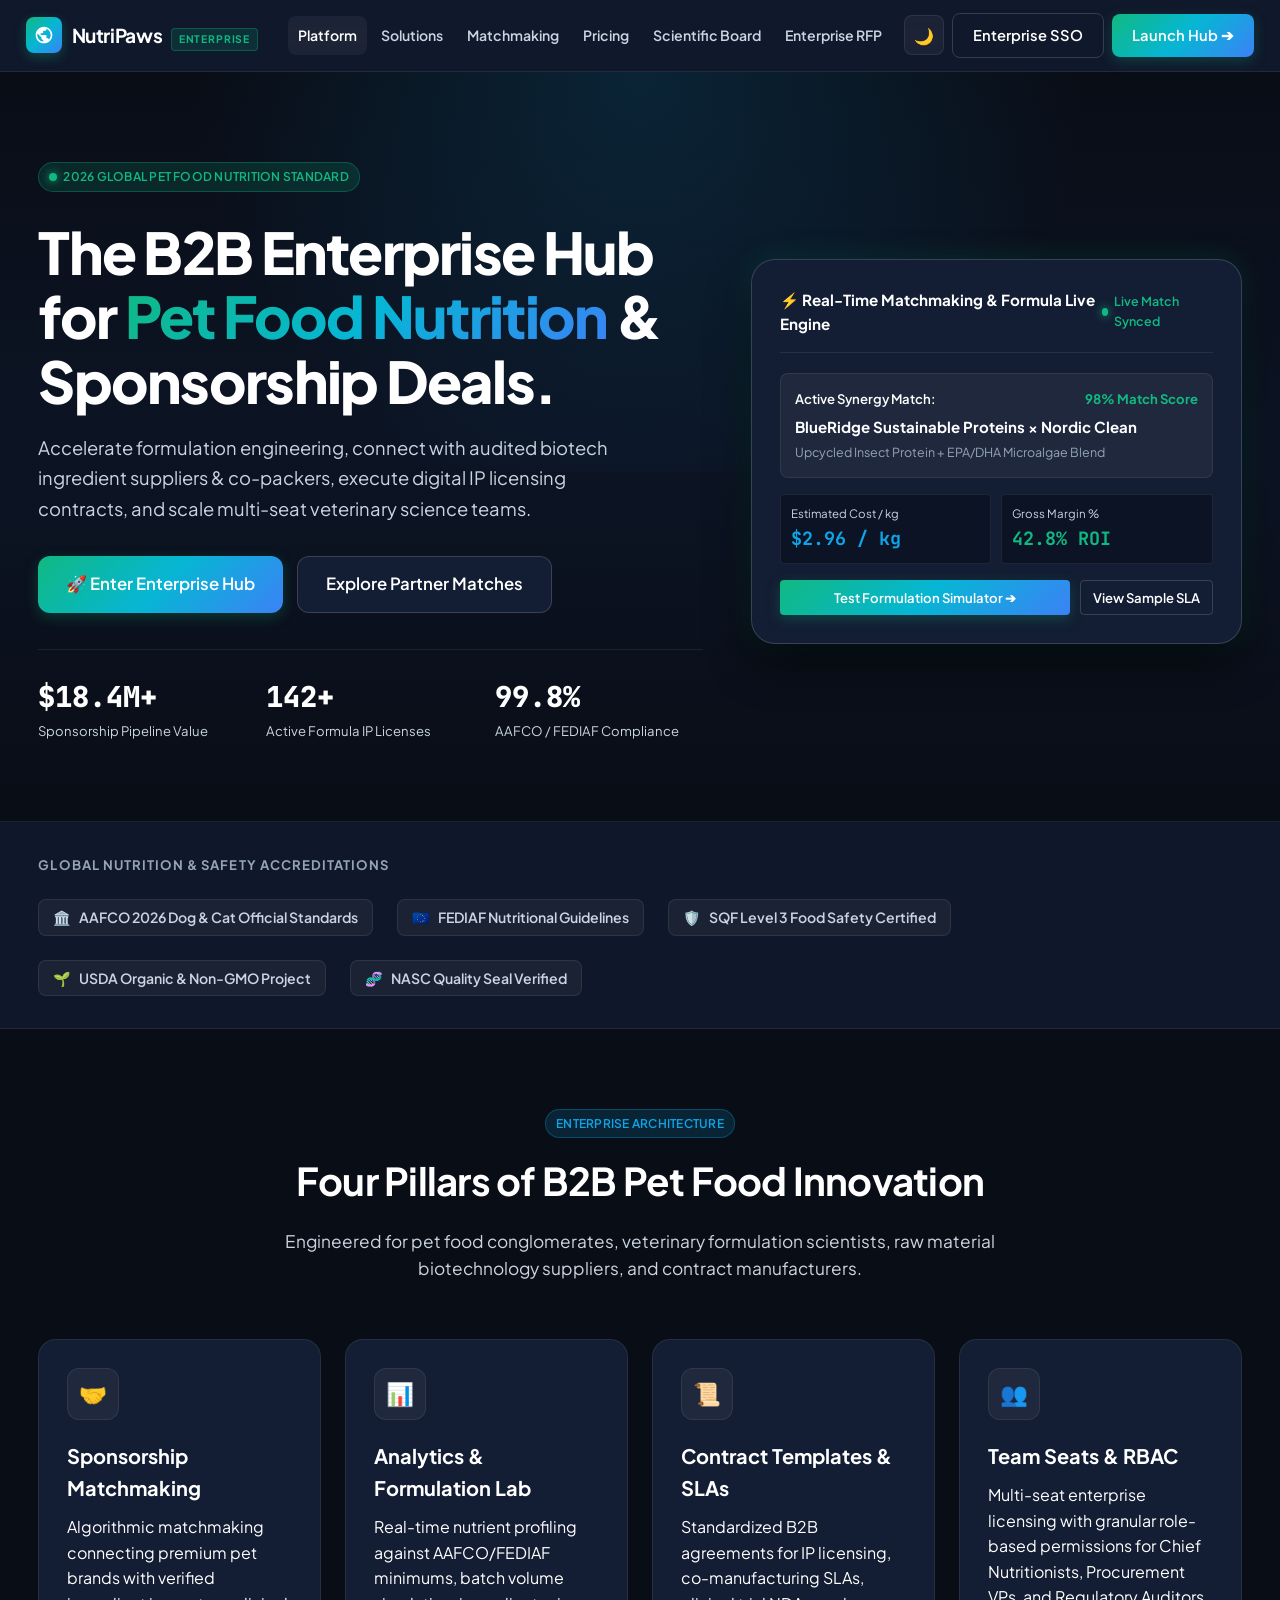
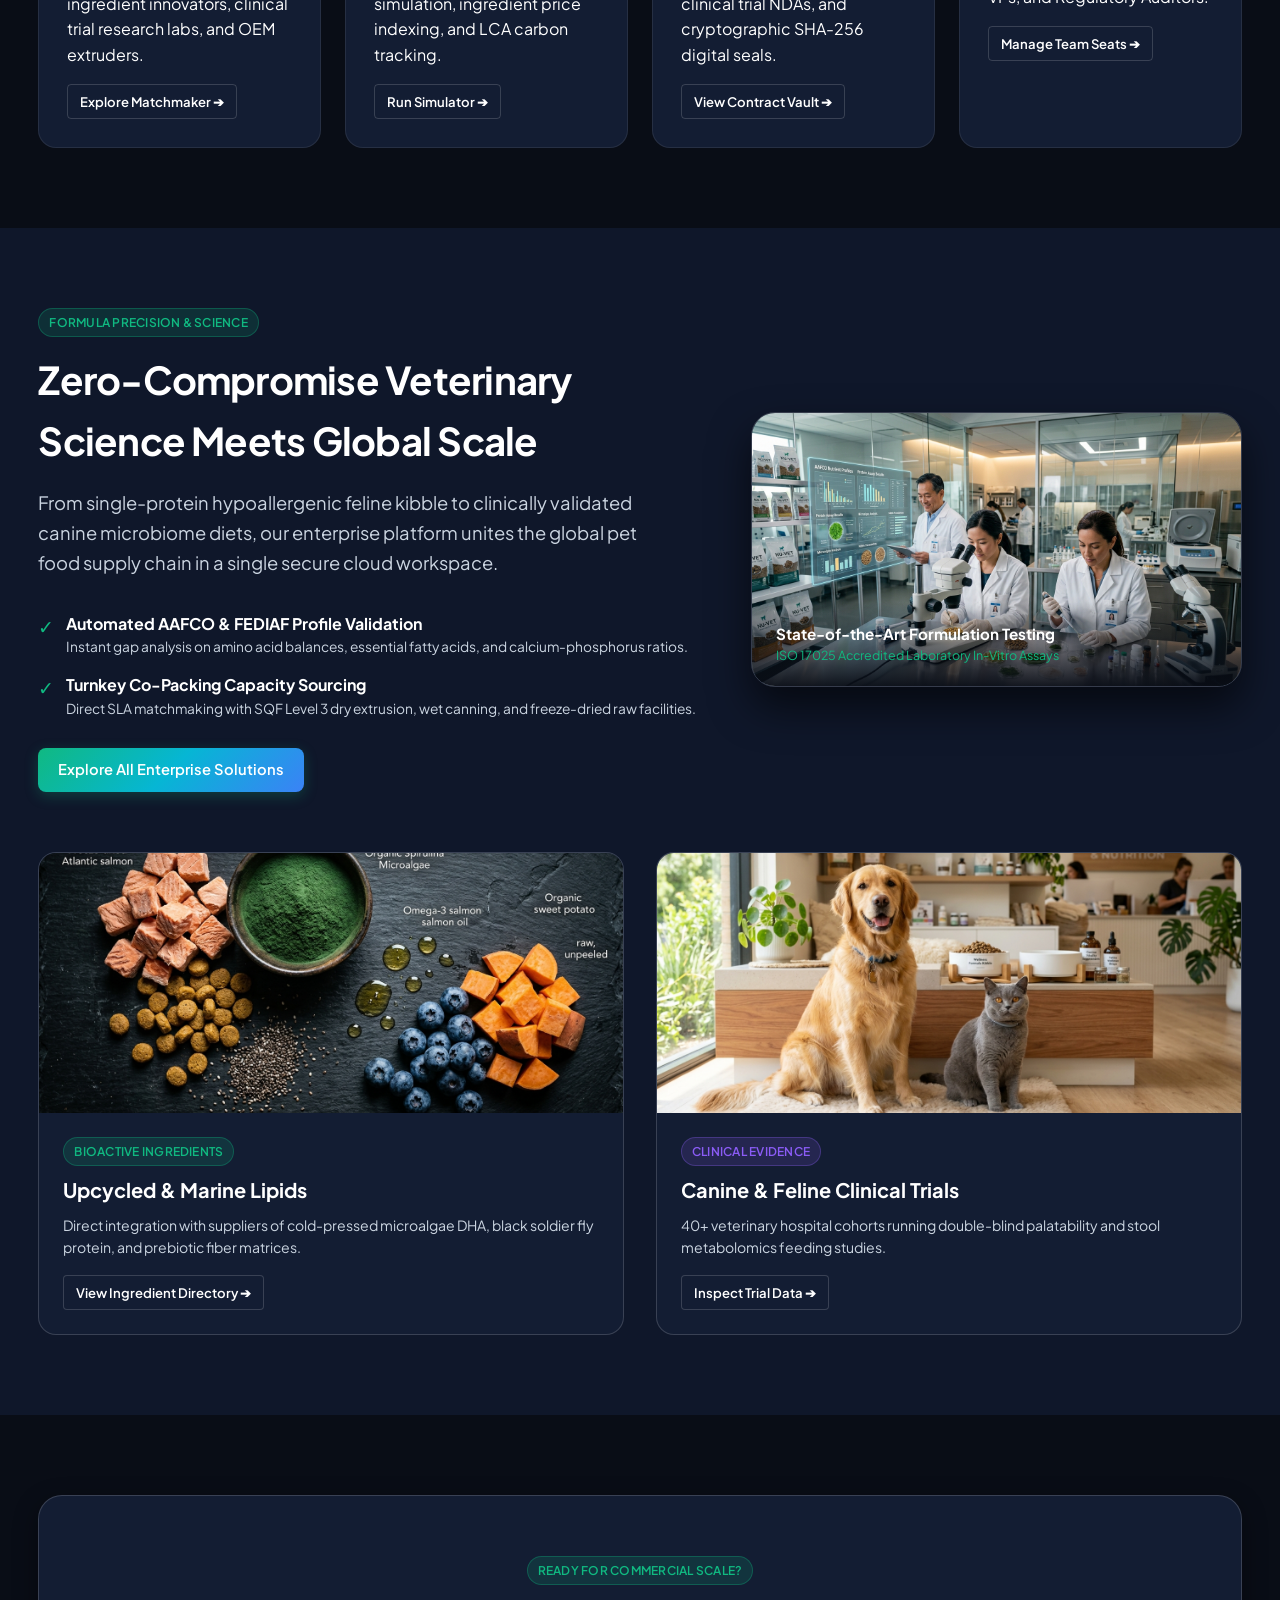
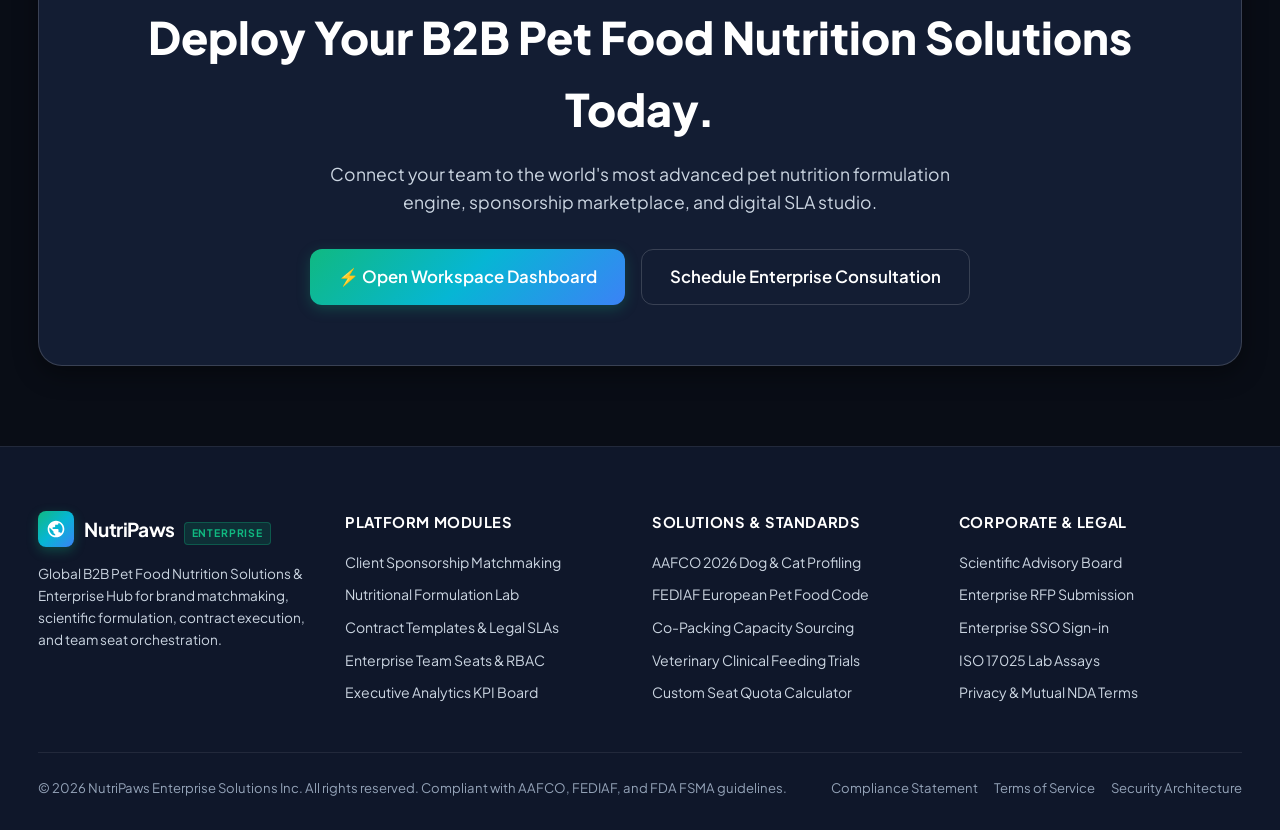
==== index.html @ 04cc37bf "first commit" ====
<!DOCTYPE html>
<html lang="en">

<head>
  <meta charset="UTF-8" />
  <meta name="viewport" content="width=device-width, initial-scale=1.0" />
  <title>NutriPaws Enterprise | Pet Food Nutrition Solutions & Enterprise Hub</title>
  <link rel="icon" href="favicon.svg" type="image/svg+xml" />
  <link rel="stylesheet" href="styles.css" />
</head>

<body>
  <!-- Enterprise Header -->
  <header class="site-header">
    <div class="container nav">
      <a class="logo" href="index.html">
        <div class="logo-icon">
          <svg viewBox="0 0 24 24" fill="currentColor">
            <path d="M12 2C6.48 2 2 6.48 2 12s4.48 10 10 10 10-4.48 10-10S17.52 2 12 2zm-1 17.93c-3.95-.49-7-3.85-7-7.93 0-.62.08-1.21.21-1.79L9 15v1c0 1.1.9 2 2 2v1.93zm6.9-2.54c-.26-.81-1-1.39-1.9-1.39h-1v-3c0-.55-.45-1-1-1H8v-2h2c.55 0 1-.45 1-1V7h2c1.1 0 2-.9 2-2v-.41c2.93 1.19 5 4.06 5 7.41 0 2.08-.8 3.97-2.1 5.39z"/>
          </svg>
        </div>
        <span>NutriPaws <span class="logo-badge">ENTERPRISE</span></span>
      </a>

      <button class="site-menu-toggle" type="button" data-site-menu-toggle>
        ☰
      </button>

      <nav class="nav-links" id="site-menu">
        <a class="active" href="index.html">Platform</a>
        <a href="services.html">Solutions</a>
        <a href="dashboard.html#matchmaking">Matchmaking</a>
        <a href="pricing.html">Pricing</a>
        <a href="about.html">Scientific Board</a>
        <a href="contact.html">Enterprise RFP</a>
        <div class="nav-actions">
          <button class="icon-btn" data-theme-toggle title="Dark/Light Mode">🌙</button>
          <a class="btn btn-outline" href="login.html">Enterprise SSO</a>
          <a class="btn btn-primary" href="dashboard.html">Launch Hub ➔</a>
        </div>
      </nav>
    </div>
  </header>

  <!-- Hero Section with Interactive Matchmaking Widget -->
  <section class="hero">
    <div class="container">
      <div class="hero-grid">
        <div>
          <div class="badge badge-emerald" style="margin-bottom: 12px;">
            <span class="pulse-dot"></span> 2026 Global Pet Food Nutrition Standard
          </div>
          <h1 class="hero-title">
            The B2B Enterprise Hub for <span class="text-gradient">Pet Food Nutrition</span> & Sponsorship Deals.
          </h1>
          <p class="hero-description">
            Accelerate formulation engineering, connect with audited biotech ingredient suppliers & co-packers, execute digital IP licensing contracts, and scale multi-seat veterinary science teams.
          </p>
          <div class="hero-actions">
            <a class="btn btn-primary btn-lg" href="dashboard.html">
              🚀 Enter Enterprise Hub
            </a>
            <a class="btn btn-secondary btn-lg" href="dashboard.html#matchmaking">
              Explore Partner Matches
            </a>
          </div>

          <!-- Hero Metrics Bar -->
          <div class="hero-stats-strip">
            <div>
              <div class="stat-item-num">$18.4M+</div>
              <div class="stat-item-label">Sponsorship Pipeline Value</div>
            </div>
            <div>
              <div class="stat-item-num">142+</div>
              <div class="stat-item-label">Active Formula IP Licenses</div>
            </div>
            <div>
              <div class="stat-item-num">99.8%</div>
              <div class="stat-item-label">AAFCO / FEDIAF Compliance</div>
            </div>
          </div>
        </div>

        <!-- Interactive Hero Widget Demo -->
        <div>
          <div class="hero-widget-card">
            <div class="widget-header">
              <div style="font-weight: 700; font-size: 0.95rem;">⚡ Real-Time Matchmaking & Formula Live Engine</div>
              <div class="widget-live-tag">
                <span class="pulse-dot"></span> Live Match Synced
              </div>
            </div>

            <div style="background: var(--bg-subtle); padding: 14px; border-radius: var(--radius-sm); border: 1px solid var(--border-subtle); margin-bottom: 16px;">
              <div style="display: flex; justify-content: space-between; font-size: 0.82rem; margin-bottom: 6px;">
                <span style="font-weight: 600;">Active Synergy Match:</span>
                <span style="color: var(--brand-emerald); font-weight: 700;">98% Match Score</span>
              </div>
              <div style="font-size: 0.94rem; font-weight: 700; color: var(--text-primary);">BlueRidge Sustainable Proteins × Nordic Clean</div>
              <div style="font-size: 0.78rem; color: var(--text-muted); margin-top: 4px;">Upcycled Insect Protein + EPA/DHA Microalgae Blend</div>
            </div>

            <div class="grid grid-2" style="gap: 10px; margin-bottom: 16px;">
              <div style="background: var(--bg-input); padding: 10px; border-radius: var(--radius-xs); border: 1px solid var(--border-subtle);">
                <div style="font-size: 0.72rem; color: var(--text-secondary);">Estimated Cost / kg</div>
                <div class="font-mono" style="font-size: 1.15rem; font-weight: 700; color: var(--brand-primary);">$2.96 / kg</div>
              </div>
              <div style="background: var(--bg-input); padding: 10px; border-radius: var(--radius-xs); border: 1px solid var(--border-subtle);">
                <div style="font-size: 0.72rem; color: var(--text-secondary);">Gross Margin %</div>
                <div class="font-mono" style="font-size: 1.15rem; font-weight: 700; color: var(--brand-emerald);">42.8% ROI</div>
              </div>
            </div>

            <div style="display: flex; gap: 10px;">
              <a class="btn btn-primary btn-sm" style="flex: 1;" href="dashboard.html#formulation">
                Test Formulation Simulator ➔
              </a>
              <a class="btn btn-outline btn-sm" href="dashboard.html#contracts">
                View Sample SLA
              </a>
            </div>
          </div>
        </div>
      </div>
    </div>
  </section>

  <!-- Global Trust & Regulatory Compliance Strip -->
  <div class="trust-strip">
    <div class="container trust-flex">
      <div class="trust-title">Global Nutrition & Safety Accreditations</div>
      <div class="trust-badges">
        <div class="trust-item"><span>🏛️</span> AAFCO 2026 Dog & Cat Official Standards</div>
        <div class="trust-item"><span>🇪🇺</span> FEDIAF Nutritional Guidelines</div>
        <div class="trust-item"><span>🛡️</span> SQF Level 3 Food Safety Certified</div>
        <div class="trust-item"><span>🌱</span> USDA Organic & Non-GMO Project</div>
        <div class="trust-item"><span>🧬</span> NASC Quality Seal Verified</div>
      </div>
    </div>
  </div>

  <!-- Core Platform Pillars Section -->
  <section class="section">
    <div class="container">
      <div class="section-header">
        <span class="badge badge-blue">Enterprise Architecture</span>
        <h2 class="section-title">Four Pillars of B2B Pet Food Innovation</h2>
        <p class="section-subtitle">
          Engineered for pet food conglomerates, veterinary formulation scientists, raw material biotechnology suppliers, and contract manufacturers.
        </p>
      </div>

      <div class="grid grid-4">
        <!-- Pillar 1: Matchmaking -->
        <div class="card">
          <div class="card-icon">🤝</div>
          <h3>Sponsorship Matchmaking</h3>
          <p>
            Algorithmic matchmaking connecting premium pet brands with verified ingredient innovators, clinical trial research labs, and OEM extruders.
          </p>
          <div style="margin-top: 16px;">
            <a class="btn btn-outline btn-sm" href="dashboard.html#matchmaking">Explore Matchmaker ➔</a>
          </div>
        </div>

        <!-- Pillar 2: Analytics & Formulation -->
        <div class="card">
          <div class="card-icon">📊</div>
          <h3>Analytics & Formulation Lab</h3>
          <p>
            Real-time nutrient profiling against AAFCO/FEDIAF minimums, batch volume simulation, ingredient price indexing, and LCA carbon tracking.
          </p>
          <div style="margin-top: 16px;">
            <a class="btn btn-outline btn-sm" href="dashboard.html#formulation">Run Simulator ➔</a>
          </div>
        </div>

        <!-- Pillar 3: Contracts & SLAs -->
        <div class="card">
          <div class="card-icon">📜</div>
          <h3>Contract Templates & SLAs</h3>
          <p>
            Standardized B2B agreements for IP licensing, co-manufacturing SLAs, clinical trial NDAs, and cryptographic SHA-256 digital seals.
          </p>
          <div style="margin-top: 16px;">
            <a class="btn btn-outline btn-sm" href="dashboard.html#contracts">View Contract Vault ➔</a>
          </div>
        </div>

        <!-- Pillar 4: Team Seats & RBAC -->
        <div class="card">
          <div class="card-icon">👥</div>
          <h3>Team Seats & RBAC</h3>
          <p>
            Multi-seat enterprise licensing with granular role-based permissions for Chief Nutritionists, Procurement VPs, and Regulatory Auditors.
          </p>
          <div style="margin-top: 16px;">
            <a class="btn btn-outline btn-sm" href="dashboard.html#team-seats">Manage Team Seats ➔</a>
          </div>
        </div>
      </div>
    </div>
  </section>

  <!-- Interactive Deep Dive Section: Why Leading Brands Choose NutriPaws -->
  <section class="section section-alt">
    <div class="container">
      <div class="hero-grid" style="align-items: center; margin-bottom: 60px;">
        <div>
          <span class="badge badge-emerald">Formula Precision & Science</span>
          <h2 class="section-title">Zero-Compromise Veterinary Science Meets Global Scale</h2>
          <p class="hero-description">
            From single-protein hypoallergenic feline kibble to clinically validated canine microbiome diets, our enterprise platform unites the global pet food supply chain in a single secure cloud workspace.
          </p>
          <div style="display: flex; flex-direction: column; gap: 14px; margin-bottom: 28px;">
            <div style="display: flex; gap: 12px; align-items: flex-start;">
              <span style="color: var(--brand-emerald); font-size: 1.2rem;">✓</span>
              <div>
                <strong>Automated AAFCO & FEDIAF Profile Validation</strong>
                <p style="font-size: 0.86rem; color: var(--text-secondary);">Instant gap analysis on amino acid balances, essential fatty acids, and calcium-phosphorus ratios.</p>
              </div>
            </div>
            <div style="display: flex; gap: 12px; align-items: flex-start;">
              <span style="color: var(--brand-emerald); font-size: 1.2rem;">✓</span>
              <div>
                <strong>Turnkey Co-Packing Capacity Sourcing</strong>
                <p style="font-size: 0.86rem; color: var(--text-secondary);">Direct SLA matchmaking with SQF Level 3 dry extrusion, wet canning, and freeze-dried raw facilities.</p>
              </div>
            </div>
          </div>
          <a class="btn btn-primary" href="services.html">Explore All Enterprise Solutions</a>
        </div>

        <div>
          <div style="position: relative; border-radius: var(--radius-xl); overflow: hidden; border: 1px solid var(--border-medium); box-shadow: var(--shadow-lg);">
            <img src="assets/hero_lab.jpg" alt="Pet Food Science Laboratory" style="width: 100%; height: auto; object-fit: cover; border-radius: 0;" />
            <div style="position: absolute; bottom: 0; left: 0; right: 0; background: linear-gradient(180deg, transparent 0%, rgba(9, 13, 22, 0.95) 100%); padding: 20px 24px;">
              <div style="font-weight: 700; font-size: 0.95rem; color: white;">State-of-the-Art Formulation Testing</div>
              <div style="font-size: 0.78rem; color: var(--brand-emerald);">ISO 17025 Accredited Laboratory In-Vitro Assays</div>
            </div>
          </div>
        </div>
      </div>

      <!-- Second Feature Grid: Sustainable Ingredients & Pet Wellness -->
      <div class="grid grid-2" style="gap: 32px; align-items: center;">
        <div class="card" style="padding: 0; overflow: hidden; border-color: var(--border-medium);">
          <img src="assets/ingredients.jpg" alt="Sustainable Pet Food Ingredients" style="width: 100%; height: 260px; object-fit: cover;" />
          <div style="padding: 24px;">
            <div class="badge badge-emerald" style="margin-bottom: 8px;">Bioactive Ingredients</div>
            <h3 style="margin-bottom: 8px;">Upcycled & Marine Lipids</h3>
            <p style="font-size: 0.88rem; color: var(--text-secondary); margin-bottom: 16px;">
              Direct integration with suppliers of cold-pressed microalgae DHA, black soldier fly protein, and prebiotic fiber matrices.
            </p>
            <a class="btn btn-secondary btn-sm" href="dashboard.html#matchmaking">View Ingredient Directory ➔</a>
          </div>
        </div>

        <div class="card" style="padding: 0; overflow: hidden; border-color: var(--border-medium);">
          <img src="assets/wellness.jpg" alt="Canine and Feline Wellness" style="width: 100%; height: 260px; object-fit: cover;" />
          <div style="padding: 24px;">
            <div class="badge badge-purple" style="margin-bottom: 8px;">Clinical Evidence</div>
            <h3 style="margin-bottom: 8px;">Canine & Feline Clinical Trials</h3>
            <p style="font-size: 0.88rem; color: var(--text-secondary); margin-bottom: 16px;">
              40+ veterinary hospital cohorts running double-blind palatability and stool metabolomics feeding studies.
            </p>
            <a class="btn btn-secondary btn-sm" href="dashboard.html#formulation">Inspect Trial Data ➔</a>
          </div>
        </div>
      </div>
    </div>
  </section>

  <!-- CTA Banner -->
  <section class="section">
    <div class="container">
      <div class="cta-card">
        <span class="badge badge-emerald" style="margin-bottom: 16px;">Ready for Commercial Scale?</span>
        <h2>Deploy Your B2B Pet Food Nutrition Solutions Today.</h2>
        <p>
          Connect your team to the world's most advanced pet nutrition formulation engine, sponsorship marketplace, and digital SLA studio.
        </p>
        <div style="display: flex; justify-content: center; gap: 16px; flex-wrap: wrap;">
          <a class="btn btn-primary btn-lg" href="dashboard.html">
            ⚡ Open Workspace Dashboard
          </a>
          <a class="btn btn-outline btn-lg" href="contact.html">
            Schedule Enterprise Consultation
          </a>
        </div>
      </div>
    </div>
  </section>

  <!-- Enterprise Footer -->
  <footer style="background: var(--bg-secondary); border-top: 1px solid var(--border-subtle); padding: 64px 0 32px;">
    <div class="container">
      <div class="grid grid-4" style="margin-bottom: 48px;">
        <div>
          <a class="logo" href="index.html" style="margin-bottom: 16px;">
            <div class="logo-icon">
              <svg viewBox="0 0 24 24" fill="currentColor">
                <path d="M12 2C6.48 2 2 6.48 2 12s4.48 10 10 10 10-4.48 10-10S17.52 2 12 2zm-1 17.93c-3.95-.49-7-3.85-7-7.93 0-.62.08-1.21.21-1.79L9 15v1c0 1.1.9 2 2 2v1.93zm6.9-2.54c-.26-.81-1-1.39-1.9-1.39h-1v-3c0-.55-.45-1-1-1H8v-2h2c.55 0 1-.45 1-1V7h2c1.1 0 2-.9 2-2v-.41c2.93 1.19 5 4.06 5 7.41 0 2.08-.8 3.97-2.1 5.39z"/>
              </svg>
            </div>
            <span>NutriPaws <span class="logo-badge">ENTERPRISE</span></span>
          </a>
          <p style="font-size: 0.85rem; color: var(--text-secondary); line-height: 1.6;">
            Global B2B Pet Food Nutrition Solutions & Enterprise Hub for brand matchmaking, scientific formulation, contract execution, and team seat orchestration.
          </p>
        </div>

        <div>
          <h4 style="font-size: 0.92rem; font-weight: 700; margin-bottom: 16px; text-transform: uppercase; letter-spacing: 0.04em;">Platform Modules</h4>
          <ul style="list-style: none; display: flex; flex-direction: column; gap: 10px; font-size: 0.88rem; color: var(--text-secondary);">
            <li><a href="dashboard.html#matchmaking">Client Sponsorship Matchmaking</a></li>
            <li><a href="dashboard.html#formulation">Nutritional Formulation Lab</a></li>
            <li><a href="dashboard.html#contracts">Contract Templates & Legal SLAs</a></li>
            <li><a href="dashboard.html#team-seats">Enterprise Team Seats & RBAC</a></li>
            <li><a href="dashboard.html#overview">Executive Analytics KPI Board</a></li>
          </ul>
        </div>

        <div>
          <h4 style="font-size: 0.92rem; font-weight: 700; margin-bottom: 16px; text-transform: uppercase; letter-spacing: 0.04em;">Solutions & Standards</h4>
          <ul style="list-style: none; display: flex; flex-direction: column; gap: 10px; font-size: 0.88rem; color: var(--text-secondary);">
            <li><a href="services.html">AAFCO 2026 Dog & Cat Profiling</a></li>
            <li><a href="services.html">FEDIAF European Pet Food Code</a></li>
            <li><a href="services.html">Co-Packing Capacity Sourcing</a></li>
            <li><a href="services.html">Veterinary Clinical Feeding Trials</a></li>
            <li><a href="pricing.html">Custom Seat Quota Calculator</a></li>
          </ul>
        </div>

        <div>
          <h4 style="font-size: 0.92rem; font-weight: 700; margin-bottom: 16px; text-transform: uppercase; letter-spacing: 0.04em;">Corporate & Legal</h4>
          <ul style="list-style: none; display: flex; flex-direction: column; gap: 10px; font-size: 0.88rem; color: var(--text-secondary);">
            <li><a href="about.html">Scientific Advisory Board</a></li>
            <li><a href="contact.html">Enterprise RFP Submission</a></li>
            <li><a href="login.html">Enterprise SSO Sign-in</a></li>
            <li><a href="about.html">ISO 17025 Lab Assays</a></li>
            <li><a href="about.html">Privacy & Mutual NDA Terms</a></li>
          </ul>
        </div>
      </div>

      <div style="border-top: 1px solid var(--border-subtle); padding-top: 24px; display: flex; justify-content: space-between; align-items: center; flex-wrap: wrap; gap: 16px; font-size: 0.82rem; color: var(--text-muted);">
        <div>© 2026 NutriPaws Enterprise Solutions Inc. All rights reserved. Compliant with AAFCO, FEDIAF, and FDA FSMA guidelines.</div>
        <div style="display: flex; gap: 16px;">
          <a href="about.html">Compliance Statement</a>
          <a href="about.html">Terms of Service</a>
          <a href="about.html">Security Architecture</a>
        </div>
      </div>
    </div>
  </footer>

  <div class="toast-container"></div>
  <script src="app.js"></script>
</body>

</html>
---- styles.css ----
/* ==========================================================================
   NutriPaws Enterprise | Pet Food Nutrition Solutions & Enterprise Hub
   Ultra-Premium B2B Design System & Component Library
   ========================================================================== */

@import url('https://fonts.googleapis.com/css2?family=Plus+Jakarta+Sans:wght@300;400;500;600;700;800&family=JetBrains+Mono:wght@400;500;600&display=swap');

:root {
  /* Brand Palette */
  --brand-primary: #0ea5e9;
  --brand-primary-hover: #0284c7;
  --brand-emerald: #10b981;
  --brand-emerald-dark: #059669;
  --brand-emerald-glow: rgba(16, 185, 129, 0.25);
  --brand-cyan: #06b6d4;
  --brand-amber: #f59e0b;
  --brand-purple: #8b5cf6;
  --brand-rose: #f43f5e;
  
  /* Dark Enterprise Theme (Default) */
  --bg-primary: #090d16;
  --bg-secondary: #0f172a;
  --bg-card: #131d33;
  --bg-card-hover: #18243e;
  --bg-glass: rgba(19, 29, 51, 0.75);
  --bg-subtle: rgba(255, 255, 255, 0.05);
  --bg-input: #0b1325;
  
  /* Text & Accents */
  --text-primary: #ffffff;
  --text-secondary: #cbd5e1;
  --text-muted: #94a3b8;
  --text-inverse: #0f172a;
  
  /* Borders & Dividers */
  --border-subtle: rgba(255, 255, 255, 0.08);
  --border-medium: rgba(255, 255, 255, 0.16);
  --border-focus: #0ea5e9;
  
  /* Gradients */
  --gradient-brand: linear-gradient(135deg, #10b981 0%, #06b6d4 50%, #3b82f6 100%);
  --gradient-card: linear-gradient(180deg, rgba(255, 255, 255, 0.04) 0%, rgba(255, 255, 255, 0) 100%);
  --gradient-glow: radial-gradient(circle at 50% 0%, rgba(14, 165, 233, 0.15), transparent 70%);
  --gradient-hero: linear-gradient(180deg, #090d16 0%, #0c1424 50%, #090d16 100%);
  
  /* Shadows */
  --shadow-sm: 0 2px 4px rgba(0, 0, 0, 0.3);
  --shadow-md: 0 8px 24px rgba(0, 0, 0, 0.4);
  --shadow-lg: 0 20px 40px rgba(0, 0, 0, 0.6);
  --shadow-glow: 0 0 30px rgba(16, 185, 129, 0.18);
  
  /* Radii */
  --radius-xs: 4px;
  --radius-sm: 8px;
  --radius-md: 12px;
  --radius-lg: 18px;
  --radius-xl: 24px;
  --radius-full: 9999px;
  
  /* Layout */
  --sidebar-width: 280px;
  --header-height: 72px;
  --transition-fast: 0.15s ease;
  --transition-normal: 0.25s cubic-bezier(0.16, 1, 0.3, 1);
}

/* Light Theme Variables */
body.light-theme {
  --bg-primary: #f8fafc;
  --bg-secondary: #f1f5f9;
  --bg-card: #ffffff;
  --bg-card-hover: #f8fafc;
  --bg-glass: rgba(255, 255, 255, 0.92);
  --bg-subtle: rgba(15, 23, 42, 0.05);
  --bg-input: #f1f5f9;
  
  --text-primary: #0f172a;
  --text-secondary: #475569;
  --text-muted: #64748b;
  --text-inverse: #f8fafc;
  
  --border-subtle: rgba(15, 23, 42, 0.1);
  --border-medium: rgba(15, 23, 42, 0.18);
  
  --gradient-hero: linear-gradient(180deg, #ffffff 0%, #f1f5f9 50%, #e2e8f0 100%);
  --gradient-glow: radial-gradient(circle at 50% 0%, rgba(14, 165, 233, 0.12), transparent 70%);
  
  --shadow-sm: 0 2px 4px rgba(15, 23, 42, 0.05);
  --shadow-md: 0 10px 25px rgba(15, 23, 42, 0.08);
  --shadow-lg: 0 20px 40px rgba(15, 23, 42, 0.12);
  --shadow-glow: 0 0 30px rgba(16, 185, 129, 0.12);
}

/* CSS Reset & Base */
*, *::before, *::after {
  box-sizing: border-box;
  margin: 0;
  padding: 0;
}

html {
  scroll-behavior: smooth;
  font-size: 16px;
}

body {
  font-family: 'Plus Jakarta Sans', -apple-system, BlinkMacSystemFont, 'Segoe UI', Roboto, sans-serif;
  background-color: var(--bg-primary);
  color: var(--text-primary);
  line-height: 1.6;
  min-height: 100vh;
  overflow-x: hidden;
  transition: background-color var(--transition-normal), color var(--transition-normal);
}

code, pre, .font-mono {
  font-family: 'JetBrains Mono', monospace;
}

a {
  color: inherit;
  text-decoration: none;
  transition: color var(--transition-fast);
}

button, input, select, textarea {
  font-family: inherit;
  font-size: inherit;
}

img {
  max-width: 100%;
  height: auto;
  display: block;
}

/* Container */
.container {
  width: min(1280px, 94%);
  margin-inline: auto;
}

.container-lg {
  width: min(1440px, 96%);
  margin-inline: auto;
}

/* Header & Navigation */
.site-header {
  position: sticky;
  top: 0;
  z-index: 100;
  background: var(--bg-glass);
  backdrop-filter: blur(16px);
  -webkit-backdrop-filter: blur(16px);
  border-bottom: 1px solid var(--border-subtle);
  height: var(--header-height);
  display: flex;
  align-items: center;
}

.site-header .container {
  width: min(1440px, 96%);
  margin-inline: auto;
}

.nav {
  display: flex;
  align-items: center;
  justify-content: space-between;
  width: 100%;
  flex-wrap: nowrap;
  gap: 16px;
}

.logo {
  display: inline-flex;
  align-items: center;
  gap: 10px;
  font-weight: 700;
  font-size: 1.2rem;
  letter-spacing: -0.02em;
  color: var(--text-primary);
  white-space: nowrap;
  flex-shrink: 0;
}

.logo-badge {
  display: inline-flex;
  align-items: center;
  font-size: 0.65rem;
  text-transform: uppercase;
  letter-spacing: 0.08em;
  background: rgba(16, 185, 129, 0.15);
  color: var(--brand-emerald);
  border: 1px solid rgba(16, 185, 129, 0.3);
  padding: 2px 7px;
  border-radius: var(--radius-xs);
  font-weight: 700;
  margin-left: 6px;
  white-space: nowrap;
}

.logo-icon {
  width: 36px;
  height: 36px;
  background: var(--gradient-brand);
  border-radius: var(--radius-sm);
  display: grid;
  place-items: center;
  color: white;
  box-shadow: 0 4px 12px rgba(16, 185, 129, 0.3);
  flex-shrink: 0;
}

.logo-icon svg {
  width: 20px;
  height: 20px;
}

.nav-links {
  display: flex;
  align-items: center;
  gap: 4px;
  flex-wrap: nowrap;
  white-space: nowrap;
}

.nav-links a:not(.btn) {
  padding: 8px 10px;
  color: var(--text-secondary);
  font-weight: 600;
  font-size: 0.88rem;
  border-radius: var(--radius-sm);
  transition: all var(--transition-fast);
  white-space: nowrap !important;
  flex-shrink: 0;
  display: inline-flex;
  align-items: center;
  text-decoration: none;
}

.nav-links a:not(.btn):hover,
.nav-links a.active:not(.btn) {
  color: var(--text-primary);
  background: var(--bg-subtle);
}

.nav-actions {
  display: flex;
  align-items: center;
  gap: 8px;
  flex-wrap: nowrap;
  white-space: nowrap;
  flex-shrink: 0;
  margin-left: 8px;
}

.site-menu-toggle {
  display: none;
  background: none;
  border: 1px solid var(--border-subtle);
  color: var(--text-primary);
  padding: 8px 12px;
  border-radius: var(--radius-sm);
  cursor: pointer;
  font-size: 1.2rem;
  flex-shrink: 0;
}

/* Buttons */
.btn {
  display: inline-flex;
  align-items: center;
  justify-content: center;
  gap: 8px;
  padding: 10px 20px;
  border-radius: var(--radius-sm);
  font-weight: 600;
  font-size: 0.92rem;
  cursor: pointer;
  transition: all var(--transition-normal);
  border: 1px solid transparent;
  white-space: nowrap;
}

.btn-sm {
  padding: 6px 12px;
  font-size: 0.82rem;
  border-radius: var(--radius-xs);
}

.btn-lg {
  padding: 14px 28px;
  font-size: 1.05rem;
  border-radius: var(--radius-md);
}

.btn-primary {
  background: var(--gradient-brand);
  color: #ffffff;
  border: none;
  box-shadow: 0 4px 14px rgba(16, 185, 129, 0.25);
}

.btn-primary:hover {
  transform: translateY(-2px);
  box-shadow: 0 6px 20px rgba(16, 185, 129, 0.4);
  color: #ffffff;
}

.btn-secondary {
  background: var(--bg-card);
  color: var(--text-primary);
  border: 1px solid var(--border-medium);
}

.btn-secondary:hover {
  background: var(--bg-card-hover);
  border-color: var(--border-focus);
}

.btn-outline {
  background: transparent;
  color: var(--text-primary);
  border: 1px solid var(--border-medium);
}

.btn-outline:hover {
  background: var(--bg-subtle);
  border-color: var(--text-primary);
}

.btn-emerald {
  background: var(--brand-emerald);
  color: white;
}
.btn-emerald:hover {
  background: var(--brand-emerald-dark);
}

.btn-danger {
  background: rgba(244, 63, 94, 0.15);
  color: var(--brand-rose);
  border: 1px solid rgba(244, 63, 94, 0.3);
}

.btn-danger:hover {
  background: var(--brand-rose);
  color: white;
}

.icon-btn {
  width: 40px;
  height: 40px;
  padding: 0;
  border-radius: var(--radius-sm);
  display: inline-grid;
  place-items: center;
  background: var(--bg-subtle);
  border: 1px solid var(--border-subtle);
  color: var(--text-secondary);
  cursor: pointer;
  transition: all var(--transition-fast);
}

.icon-btn:hover {
  color: var(--text-primary);
  border-color: var(--border-medium);
  background: var(--bg-card-hover);
}

/* Badge System */
.badge {
  display: inline-flex;
  align-items: center;
  gap: 6px;
  padding: 4px 10px;
  border-radius: var(--radius-full);
  font-size: 0.75rem;
  font-weight: 600;
  letter-spacing: 0.02em;
  text-transform: uppercase;
}

.badge-emerald {
  background: rgba(16, 185, 129, 0.15);
  color: var(--brand-emerald);
  border: 1px solid rgba(16, 185, 129, 0.3);
}

.badge-blue {
  background: rgba(14, 165, 233, 0.15);
  color: var(--brand-primary);
  border: 1px solid rgba(14, 165, 233, 0.3);
}

.badge-amber {
  background: rgba(245, 158, 11, 0.15);
  color: var(--brand-amber);
  border: 1px solid rgba(245, 158, 11, 0.3);
}

.badge-purple {
  background: rgba(139, 92, 246, 0.15);
  color: var(--brand-purple);
  border: 1px solid rgba(139, 92, 246, 0.3);
}

.badge-rose {
  background: rgba(244, 63, 94, 0.15);
  color: var(--brand-rose);
  border: 1px solid rgba(244, 63, 94, 0.3);
}

/* Hero Section */
.hero {
  position: relative;
  padding: 90px 0 80px;
  background: var(--gradient-hero);
  border-bottom: 1px solid var(--border-subtle);
  overflow: hidden;
}

.hero::before {
  content: '';
  position: absolute;
  top: 0;
  left: 50%;
  transform: translateX(-50%);
  width: 1000px;
  height: 400px;
  background: var(--gradient-glow);
  pointer-events: none;
  z-index: 0;
}

.hero-grid {
  display: grid;
  grid-template-columns: 1.15fr 0.85fr;
  gap: 48px;
  align-items: center;
  position: relative;
  z-index: 1;
}

.hero-title {
  font-size: clamp(2.4rem, 4.5vw, 3.8rem);
  font-weight: 800;
  line-height: 1.12;
  letter-spacing: -0.03em;
  margin: 16px 0 20px;
  color: var(--text-primary);
}

.hero-title .text-gradient {
  background: var(--gradient-brand);
  -webkit-background-clip: text;
  -webkit-text-fill-color: transparent;
  display: inline;
}

.hero-description {
  font-size: 1.15rem;
  color: var(--text-secondary);
  line-height: 1.65;
  margin-bottom: 32px;
  max-width: 620px;
}

.hero-actions {
  display: flex;
  flex-wrap: wrap;
  gap: 14px;
  margin-bottom: 36px;
}

.hero-stats-strip {
  display: grid;
  grid-template-columns: repeat(3, 1fr);
  gap: 20px;
  padding-top: 24px;
  border-top: 1px solid var(--border-subtle);
}

.stat-item-num {
  font-size: 1.8rem;
  font-weight: 800;
  color: var(--text-primary);
  font-family: 'JetBrains Mono', monospace;
}

.stat-item-label {
  font-size: 0.82rem;
  color: var(--text-secondary);
}

/* Glass Interactive Widget */
.hero-widget-card {
  background: var(--bg-card);
  border: 1px solid var(--border-medium);
  border-radius: var(--radius-xl);
  padding: 28px;
  box-shadow: var(--shadow-lg), var(--shadow-glow);
  position: relative;
  backdrop-filter: blur(12px);
  color: var(--text-primary);
}

.widget-header {
  display: flex;
  justify-content: space-between;
  align-items: center;
  padding-bottom: 16px;
  border-bottom: 1px solid var(--border-subtle);
  margin-bottom: 20px;
}

.widget-live-tag {
  display: flex;
  align-items: center;
  gap: 6px;
  font-size: 0.78rem;
  color: var(--brand-emerald);
  font-weight: 600;
}

.pulse-dot {
  width: 8px;
  height: 8px;
  border-radius: 50%;
  background: var(--brand-emerald);
  box-shadow: 0 0 10px var(--brand-emerald);
  animation: pulse 2s infinite;
}

@keyframes pulse {
  0% { transform: scale(0.95); box-shadow: 0 0 0 0 rgba(16, 185, 129, 0.7); }
  70% { transform: scale(1); box-shadow: 0 0 0 8px rgba(16, 185, 129, 0); }
  100% { transform: scale(0.95); box-shadow: 0 0 0 0 rgba(16, 185, 129, 0); }
}

/* Cards & Section Styling */
.section {
  padding: 80px 0;
  position: relative;
}

.section-alt {
  background: var(--bg-secondary);
}

.section-header {
  text-align: center;
  max-width: 760px;
  margin: 0 auto 56px;
}

.section-title {
  font-size: clamp(2rem, 3vw, 2.8rem);
  font-weight: 700;
  letter-spacing: -0.02em;
  margin-top: 12px;
  margin-bottom: 16px;
}

.section-subtitle {
  font-size: 1.08rem;
  color: var(--text-secondary);
}

.grid {
  display: grid;
  gap: 24px;
}

.grid-2 { grid-template-columns: repeat(2, 1fr); }
.grid-3 { grid-template-columns: repeat(3, 1fr); }
.grid-4 { grid-template-columns: repeat(4, 1fr); }

.card {
  background: var(--bg-card);
  border: 1px solid var(--border-subtle);
  border-radius: var(--radius-lg);
  padding: 28px;
  transition: all var(--transition-normal);
  position: relative;
  overflow: hidden;
}

.card:hover {
  border-color: var(--border-medium);
  transform: translateY(-4px);
  box-shadow: var(--shadow-md);
}

.card-icon {
  width: 52px;
  height: 52px;
  border-radius: var(--radius-md);
  background: var(--bg-subtle);
  border: 1px solid var(--border-subtle);
  display: grid;
  place-items: center;
  color: var(--brand-emerald);
  margin-bottom: 20px;
  font-size: 1.4rem;
}

.card h3 {
  font-size: 1.25rem;
  margin-bottom: 10px;
  font-weight: 700;
}

/* CTA Card Banner */
.cta-card {
  background: var(--bg-card);
  border: 1px solid var(--border-medium);
  border-radius: var(--radius-xl);
  text-align: center;
  padding: 60px 32px;
  position: relative;
  overflow: hidden;
  box-shadow: var(--shadow-md);
  color: var(--text-primary);
}

.cta-card h2 {
  font-size: clamp(2rem, 3.5vw, 2.8rem);
  font-weight: 800;
  margin-bottom: 16px;
  color: var(--text-primary);
}

.cta-card p {
  color: var(--text-secondary);
  max-width: 680px;
  margin: 0 auto 32px;
  font-size: 1.1rem;
}

/* Trust / Accreditation Strip */
.trust-strip {
  padding: 32px 0;
  border-bottom: 1px solid var(--border-subtle);
  background: var(--bg-secondary);
}

.trust-flex {
  display: flex;
  align-items: center;
  justify-content: space-between;
  flex-wrap: wrap;
  gap: 24px;
}

.trust-title {
  font-size: 0.82rem;
  text-transform: uppercase;
  letter-spacing: 0.08em;
  color: var(--text-muted);
  font-weight: 700;
}

.trust-badges {
  display: flex;
  align-items: center;
  gap: 24px;
  flex-wrap: wrap;
}

.trust-item {
  display: flex;
  align-items: center;
  gap: 8px;
  font-size: 0.88rem;
  font-weight: 600;
  color: var(--text-secondary);
  background: var(--bg-subtle);
  padding: 6px 14px;
  border-radius: var(--radius-sm);
  border: 1px solid var(--border-subtle);
}

/* Interactive Matchmaking Directory Card */
.match-card {
  background: var(--bg-card);
  border: 1px solid var(--border-subtle);
  border-radius: var(--radius-md);
  padding: 20px;
  display: flex;
  flex-direction: column;
  gap: 16px;
  position: relative;
  transition: all var(--transition-normal);
}

.match-card:hover {
  border-color: var(--brand-primary);
  box-shadow: 0 8px 24px rgba(14, 165, 233, 0.15);
}

.match-score-badge {
  position: absolute;
  top: 18px;
  right: 18px;
  background: rgba(16, 185, 129, 0.15);
  border: 1px solid rgba(16, 185, 129, 0.3);
  color: var(--brand-emerald);
  padding: 4px 10px;
  border-radius: var(--radius-full);
  font-family: 'JetBrains Mono', monospace;
  font-weight: 700;
  font-size: 0.82rem;
}

.match-card-header {
  display: flex;
  gap: 14px;
  align-items: center;
}

.match-avatar {
  width: 48px;
  height: 48px;
  border-radius: var(--radius-sm);
  background: var(--bg-subtle);
  border: 1px solid var(--border-subtle);
  display: grid;
  place-items: center;
  font-size: 1.5rem;
}

.match-company {
  font-size: 1.05rem;
  font-weight: 700;
}

.match-meta {
  font-size: 0.82rem;
  color: var(--text-muted);
}

.match-tags {
  display: flex;
  flex-wrap: wrap;
  gap: 6px;
}

.tag {
  background: var(--bg-subtle);
  border: 1px solid var(--border-subtle);
  padding: 3px 8px;
  border-radius: var(--radius-xs);
  font-size: 0.75rem;
  color: var(--text-secondary);
}

/* ==========================================================================
   Dashboard Web App Core Styling
   ========================================================================== */

.dashboard-app {
  display: flex;
  min-height: 100vh;
  background: var(--bg-primary);
}

/* Sidebar */
.app-sidebar {
  width: var(--sidebar-width);
  background: var(--bg-secondary);
  border-right: 1px solid var(--border-subtle);
  display: flex;
  flex-direction: column;
  position: sticky;
  top: 0;
  height: 100vh;
  z-index: 90;
  transition: transform var(--transition-normal);
}

.sidebar-header {
  padding: 20px 24px;
  border-bottom: 1px solid var(--border-subtle);
}

.sidebar-nav-container {
  flex: 1;
  overflow-y: auto;
  padding: 20px 16px;
  display: flex;
  flex-direction: column;
  gap: 24px;
}

.nav-group-title {
  font-size: 0.72rem;
  text-transform: uppercase;
  letter-spacing: 0.08em;
  color: var(--text-muted);
  font-weight: 700;
  padding: 0 12px 8px;
}

.sidebar-nav-list {
  list-style: none;
  display: flex;
  flex-direction: column;
  gap: 4px;
}

.sidebar-link {
  display: flex;
  align-items: center;
  gap: 12px;
  padding: 10px 14px;
  border-radius: var(--radius-sm);
  color: var(--text-secondary);
  font-weight: 500;
  font-size: 0.92rem;
  cursor: pointer;
  border: 1px solid transparent;
  transition: all var(--transition-fast);
}

.sidebar-link:hover {
  color: var(--text-primary);
  background: var(--bg-subtle);
}

.sidebar-link.active {
  background: rgba(14, 165, 233, 0.12);
  color: var(--brand-primary);
  border-color: rgba(14, 165, 233, 0.25);
  font-weight: 600;
}

.sidebar-link svg {
  width: 18px;
  height: 18px;
  flex-shrink: 0;
}

.sidebar-link .badge-count {
  margin-left: auto;
  font-size: 0.72rem;
  background: rgba(16, 185, 129, 0.2);
  color: var(--brand-emerald);
  padding: 2px 7px;
  border-radius: var(--radius-full);
  font-weight: 700;
}

/* User Profile & Role Switcher in Sidebar */
.sidebar-user-card {
  padding: 16px;
  background: var(--bg-card);
  border-top: 1px solid var(--border-subtle);
  display: flex;
  flex-direction: column;
  gap: 12px;
}

.user-info {
  display: flex;
  align-items: center;
  gap: 10px;
}

.user-avatar {
  width: 36px;
  height: 36px;
  border-radius: 50%;
  background: var(--gradient-brand);
  color: white;
  display: grid;
  place-items: center;
  font-weight: 700;
  font-size: 0.88rem;
}

.user-details {
  flex: 1;
  min-width: 0;
}

.user-name {
  font-size: 0.88rem;
  font-weight: 600;
  white-space: nowrap;
  overflow: hidden;
  text-overflow: ellipsis;
}

.user-role {
  font-size: 0.75rem;
  color: var(--brand-emerald);
}

.role-switcher-select {
  width: 100%;
  background: var(--bg-input);
  border: 1px solid var(--border-subtle);
  color: var(--text-primary);
  padding: 6px 10px;
  border-radius: var(--radius-xs);
  font-size: 0.78rem;
  outline: none;
  cursor: pointer;
}

/* Main Dashboard Content */
.app-main {
  flex: 1;
  display: flex;
  flex-direction: column;
  min-width: 0;
  background: var(--bg-primary);
}

.app-topbar {
  height: var(--header-height);
  border-bottom: 1px solid var(--border-subtle);
  padding: 0 32px;
  display: flex;
  align-items: center;
  justify-content: space-between;
  background: var(--bg-glass);
  backdrop-filter: blur(12px);
  position: sticky;
  top: 0;
  z-index: 80;
}

.topbar-title-area h1 {
  font-size: 1.35rem;
  font-weight: 700;
}

.topbar-title-area p {
  font-size: 0.82rem;
  color: var(--text-muted);
}

.topbar-actions {
  display: flex;
  align-items: center;
  gap: 12px;
}

.app-content {
  flex: 1;
  padding: 32px;
  overflow-y: auto;
}

/* Tab Panels */
.tab-panel {
  display: none;
  animation: fadeIn 0.3s ease;
}

.tab-panel.active {
  display: block;
}

@keyframes fadeIn {
  from { opacity: 0; transform: translateY(6px); }
  to { opacity: 1; transform: translateY(0); }
}

/* Dashboard Metric Cards */
.metrics-grid {
  display: grid;
  grid-template-columns: repeat(4, 1fr);
  gap: 20px;
  margin-bottom: 28px;
}

.metric-card {
  background: var(--bg-card);
  border: 1px solid var(--border-subtle);
  border-radius: var(--radius-md);
  padding: 22px;
  position: relative;
  overflow: hidden;
  transition: all var(--transition-normal);
}

.metric-card:hover {
  border-color: var(--border-medium);
  box-shadow: var(--shadow-sm);
}

.metric-top {
  display: flex;
  justify-content: space-between;
  align-items: center;
  margin-bottom: 12px;
}

.metric-label {
  font-size: 0.82rem;
  color: var(--text-secondary);
  font-weight: 500;
}

.metric-icon-box {
  width: 36px;
  height: 36px;
  border-radius: var(--radius-sm);
  display: grid;
  place-items: center;
}

.metric-value {
  font-size: 1.85rem;
  font-weight: 800;
  font-family: 'JetBrains Mono', monospace;
  color: var(--text-primary);
  margin-bottom: 6px;
}

.metric-change {
  display: flex;
  align-items: center;
  gap: 4px;
  font-size: 0.78rem;
  font-weight: 600;
}

.trend-up { color: var(--brand-emerald); }
.trend-down { color: var(--brand-rose); }

/* Interactive Form & Filter Elements */
.filter-bar {
  background: var(--bg-card);
  border: 1px solid var(--border-subtle);
  border-radius: var(--radius-md);
  padding: 16px 20px;
  display: flex;
  flex-wrap: wrap;
  align-items: center;
  justify-content: space-between;
  gap: 16px;
  margin-bottom: 24px;
}

.filter-group {
  display: flex;
  align-items: center;
  gap: 12px;
  flex-wrap: wrap;
}

.input-search {
  background: var(--bg-input);
  border: 1px solid var(--border-subtle);
  border-radius: var(--radius-sm);
  padding: 8px 14px;
  color: var(--text-primary);
  font-size: 0.88rem;
  min-width: 260px;
  outline: none;
}

.input-search:focus {
  border-color: var(--brand-primary);
}

.select-custom {
  background: var(--bg-input);
  border: 1px solid var(--border-subtle);
  border-radius: var(--radius-sm);
  padding: 8px 14px;
  color: var(--text-primary);
  font-size: 0.88rem;
  outline: none;
  cursor: pointer;
}

.select-custom:focus {
  border-color: var(--brand-primary);
}

/* Kanban Deal Flow Pipeline */
.kanban-board {
  display: grid;
  grid-template-columns: repeat(4, 1fr);
  gap: 20px;
  margin-top: 24px;
}

.kanban-column {
  background: var(--bg-secondary);
  border: 1px solid var(--border-subtle);
  border-radius: var(--radius-md);
  padding: 18px;
  display: flex;
  flex-direction: column;
  gap: 14px;
  min-height: 480px;
}

.kanban-col-header {
  display: flex;
  justify-content: space-between;
  align-items: center;
  padding-bottom: 10px;
  border-bottom: 1px solid var(--border-subtle);
}

.kanban-col-title {
  font-size: 0.88rem;
  font-weight: 700;
  display: flex;
  align-items: center;
  gap: 8px;
}

.kanban-col-count {
  font-size: 0.72rem;
  background: var(--bg-subtle);
  padding: 2px 8px;
  border-radius: var(--radius-full);
  color: var(--text-muted);
}

.kanban-card {
  background: var(--bg-card);
  border: 1px solid var(--border-subtle);
  border-radius: var(--radius-sm);
  padding: 16px;
  cursor: grab;
  transition: all var(--transition-fast);
  display: flex;
  flex-direction: column;
  gap: 10px;
}

.kanban-card:hover {
  border-color: var(--brand-primary);
  transform: translateY(-2px);
  box-shadow: var(--shadow-sm);
}

.kanban-card-title {
  font-size: 0.94rem;
  font-weight: 600;
}

.kanban-card-deal {
  font-family: 'JetBrains Mono', monospace;
  font-size: 0.85rem;
  color: var(--brand-emerald);
  font-weight: 600;
}

/* Interactive Nutrition Matrix & Formula Simulator */
.sim-panel {
  background: var(--bg-card);
  border: 1px solid var(--border-subtle);
  border-radius: var(--radius-lg);
  padding: 28px;
  margin-bottom: 32px;
}

.range-slider-group {
  margin-bottom: 20px;
}

.range-header {
  display: flex;
  justify-content: space-between;
  align-items: center;
  margin-bottom: 8px;
  font-size: 0.88rem;
}

.range-input {
  width: 100%;
  height: 6px;
  border-radius: var(--radius-full);
  background: var(--bg-input);
  outline: none;
  accent-color: var(--brand-emerald);
  cursor: pointer;
}

/* Compliance Bars & Radar Visualizer */
.compliance-meter {
  height: 8px;
  border-radius: var(--radius-full);
  background: var(--bg-subtle);
  overflow: hidden;
  margin-top: 6px;
}

.meter-fill {
  height: 100%;
  border-radius: var(--radius-full);
  background: var(--gradient-brand);
  transition: width 0.5s cubic-bezier(0.16, 1, 0.3, 1);
}

/* Contract Studio & Document Viewer */
.contract-viewer {
  background: var(--bg-secondary);
  border: 1px solid var(--border-subtle);
  border-radius: var(--radius-lg);
  display: grid;
  grid-template-columns: 340px 1fr;
  min-height: 620px;
  overflow: hidden;
}

.contract-sidebar {
  background: var(--bg-card);
  border-right: 1px solid var(--border-subtle);
  padding: 24px;
  display: flex;
  flex-direction: column;
  gap: 18px;
}

.contract-doc {
  padding: 40px;
  overflow-y: auto;
  max-height: 720px;
  background: #0d1322;
  color: #e2e8f0;
  font-family: 'Plus Jakarta Sans', serif;
  line-height: 1.8;
}

.doc-header {
  border-bottom: 2px solid var(--border-medium);
  padding-bottom: 24px;
  margin-bottom: 28px;
}

.doc-title {
  font-size: 1.6rem;
  font-weight: 800;
  color: #ffffff;
  margin-bottom: 8px;
}

.doc-clause {
  margin-bottom: 24px;
}

.doc-clause h4 {
  color: var(--brand-primary);
  font-size: 1rem;
  margin-bottom: 8px;
  text-transform: uppercase;
  letter-spacing: 0.04em;
}

.doc-signature-block {
  margin-top: 40px;
  padding-top: 24px;
  border-top: 1px dashed var(--border-medium);
  display: grid;
  grid-template-columns: 1fr 1fr;
  gap: 32px;
}

.sig-box {
  border: 1px solid var(--border-medium);
  border-radius: var(--radius-sm);
  padding: 16px;
  background: var(--bg-subtle);
}

.sig-status {
  font-family: 'JetBrains Mono', monospace;
  font-size: 0.78rem;
  color: var(--brand-emerald);
}

/* Team Seats & RBAC Tables */
.seat-quota-bar {
  background: var(--bg-card);
  border: 1px solid var(--border-subtle);
  border-radius: var(--radius-md);
  padding: 20px;
  margin-bottom: 28px;
}

.table-responsive {
  width: 100%;
  overflow-x: auto;
  border: 1px solid var(--border-subtle);
  border-radius: var(--radius-md);
  background: var(--bg-card);
}

.enterprise-table {
  width: 100%;
  border-collapse: collapse;
  text-align: left;
  font-size: 0.88rem;
}

.enterprise-table th {
  background: var(--bg-subtle);
  padding: 14px 18px;
  font-weight: 600;
  color: var(--text-secondary);
  border-bottom: 1px solid var(--border-subtle);
  text-transform: uppercase;
  font-size: 0.72rem;
  letter-spacing: 0.06em;
}

.enterprise-table td {
  padding: 16px 18px;
  border-bottom: 1px solid var(--border-subtle);
  color: var(--text-primary);
}

.enterprise-table tr:last-child td {
  border-bottom: none;
}

.enterprise-table tr:hover td {
  background: var(--bg-subtle);
}

/* Modals */
.modal-backdrop {
  position: fixed;
  inset: 0;
  background: rgba(4, 7, 14, 0.82);
  backdrop-filter: blur(8px);
  z-index: 200;
  display: none;
  place-items: center;
  padding: 20px;
}

.modal-backdrop.open {
  display: grid;
}

.modal-dialog {
  background: var(--bg-card);
  border: 1px solid var(--border-medium);
  border-radius: var(--radius-xl);
  width: min(680px, 100%);
  max-height: 90vh;
  overflow-y: auto;
  box-shadow: var(--shadow-lg);
  animation: modalScale 0.25s cubic-bezier(0.16, 1, 0.3, 1);
}

@keyframes modalScale {
  from { opacity: 0; transform: scale(0.95); }
  to { opacity: 1; transform: scale(1); }
}

.modal-header {
  padding: 24px;
  border-bottom: 1px solid var(--border-subtle);
  display: flex;
  justify-content: space-between;
  align-items: center;
}

.modal-title {
  font-size: 1.25rem;
  font-weight: 700;
}

.modal-body {
  padding: 24px;
  display: flex;
  flex-direction: column;
  gap: 18px;
}

.modal-footer {
  padding: 20px 24px;
  border-top: 1px solid var(--border-subtle);
  display: flex;
  justify-content: flex-end;
  gap: 12px;
  background: var(--bg-subtle);
}

.form-group {
  display: flex;
  flex-direction: column;
  gap: 8px;
}

.form-label {
  font-size: 0.84rem;
  font-weight: 600;
  color: var(--text-secondary);
}

.form-control {
  background: var(--bg-input);
  border: 1px solid var(--border-subtle);
  border-radius: var(--radius-sm);
  padding: 10px 14px;
  color: var(--text-primary);
  font-size: 0.92rem;
  outline: none;
  transition: border-color var(--transition-fast);
}

.form-control:focus {
  border-color: var(--brand-primary);
}

/* Toast Notifications */
.toast-container {
  position: fixed;
  bottom: 24px;
  right: 24px;
  z-index: 300;
  display: flex;
  flex-direction: column;
  gap: 10px;
  pointer-events: none;
}

.toast {
  pointer-events: auto;
  background: var(--bg-card);
  border: 1px solid var(--border-medium);
  border-radius: var(--radius-sm);
  padding: 14px 18px;
  box-shadow: var(--shadow-md);
  display: flex;
  align-items: center;
  gap: 12px;
  font-size: 0.88rem;
  color: var(--text-primary);
  animation: slideInRight 0.3s ease;
  min-width: 280px;
}

@keyframes slideInRight {
  from { opacity: 0; transform: translateX(40px); }
  to { opacity: 1; transform: translateX(0); }
}

/* Responsive Rules */
@media (max-width: 1180px) {
  .nav-links {
    display: none;
  }
  .site-menu-toggle {
    display: block;
  }
}

@media (max-width: 1024px) {
  .hero-grid {
    grid-template-columns: 1fr;
  }
  .metrics-grid {
    grid-template-columns: repeat(2, 1fr);
  }
  .kanban-board {
    grid-template-columns: repeat(2, 1fr);
  }
  .grid-4 {
    grid-template-columns: repeat(2, 1fr);
  }
  .contract-viewer {
    grid-template-columns: 1fr;
  }
}

@media (max-width: 768px) {
  .metrics-grid {
    grid-template-columns: 1fr;
  }
  .kanban-board {
    grid-template-columns: 1fr;
  }
  .grid-3, .grid-2 {
    grid-template-columns: 1fr;
  }
  .app-sidebar {
    position: fixed;
    transform: translateX(-100%);
  }
  .app-sidebar.open {
    transform: translateX(0);
  }
  .app-content {
    padding: 16px;
  }
  .app-topbar {
    padding: 0 16px;
  }
}

/* Interactive Canvas Chart Box */
.chart-container {
  position: relative;
  width: 100%;
  height: 260px;
}

.chart-legend {
  display: flex;
  gap: 16px;
  flex-wrap: wrap;
  margin-top: 12px;
  font-size: 0.8rem;
  color: var(--text-secondary);
}

.legend-dot {
  display: inline-block;
  width: 10px;
  height: 10px;
  border-radius: 50%;
  margin-right: 6px;
}
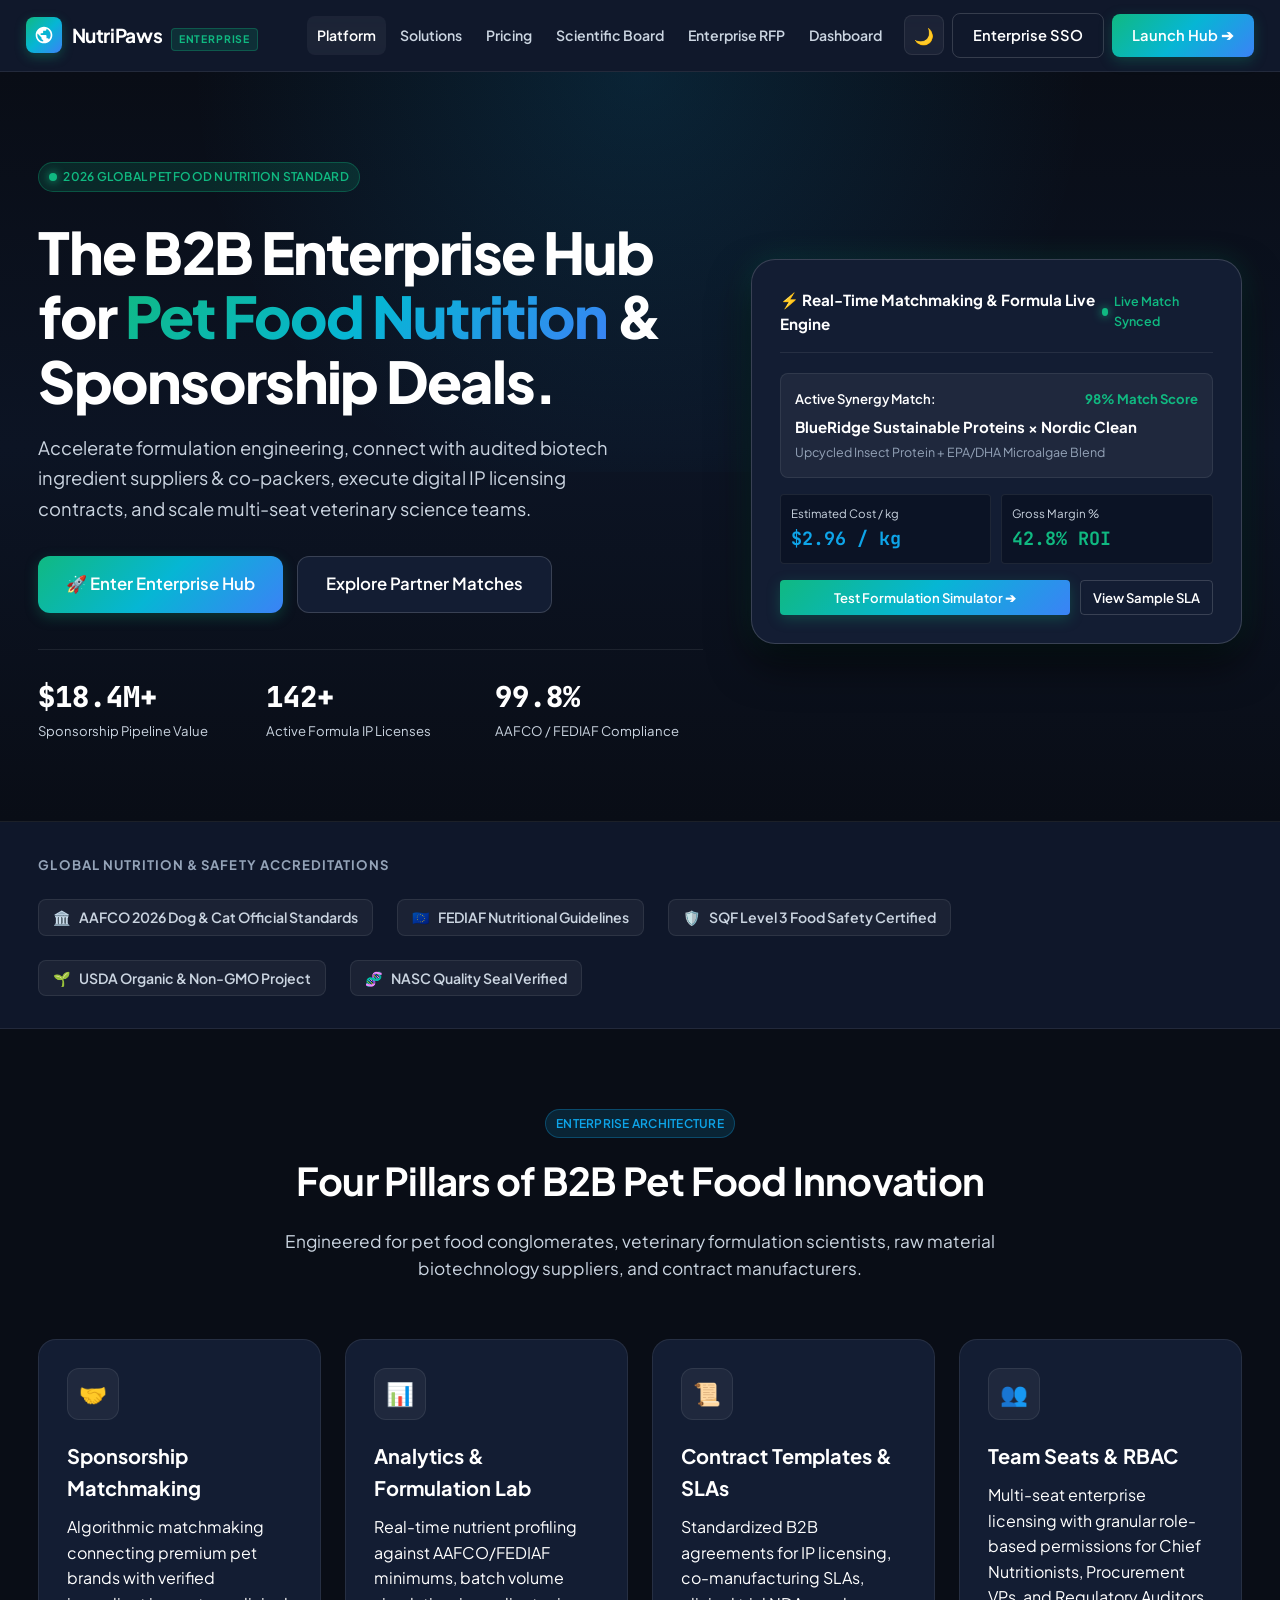
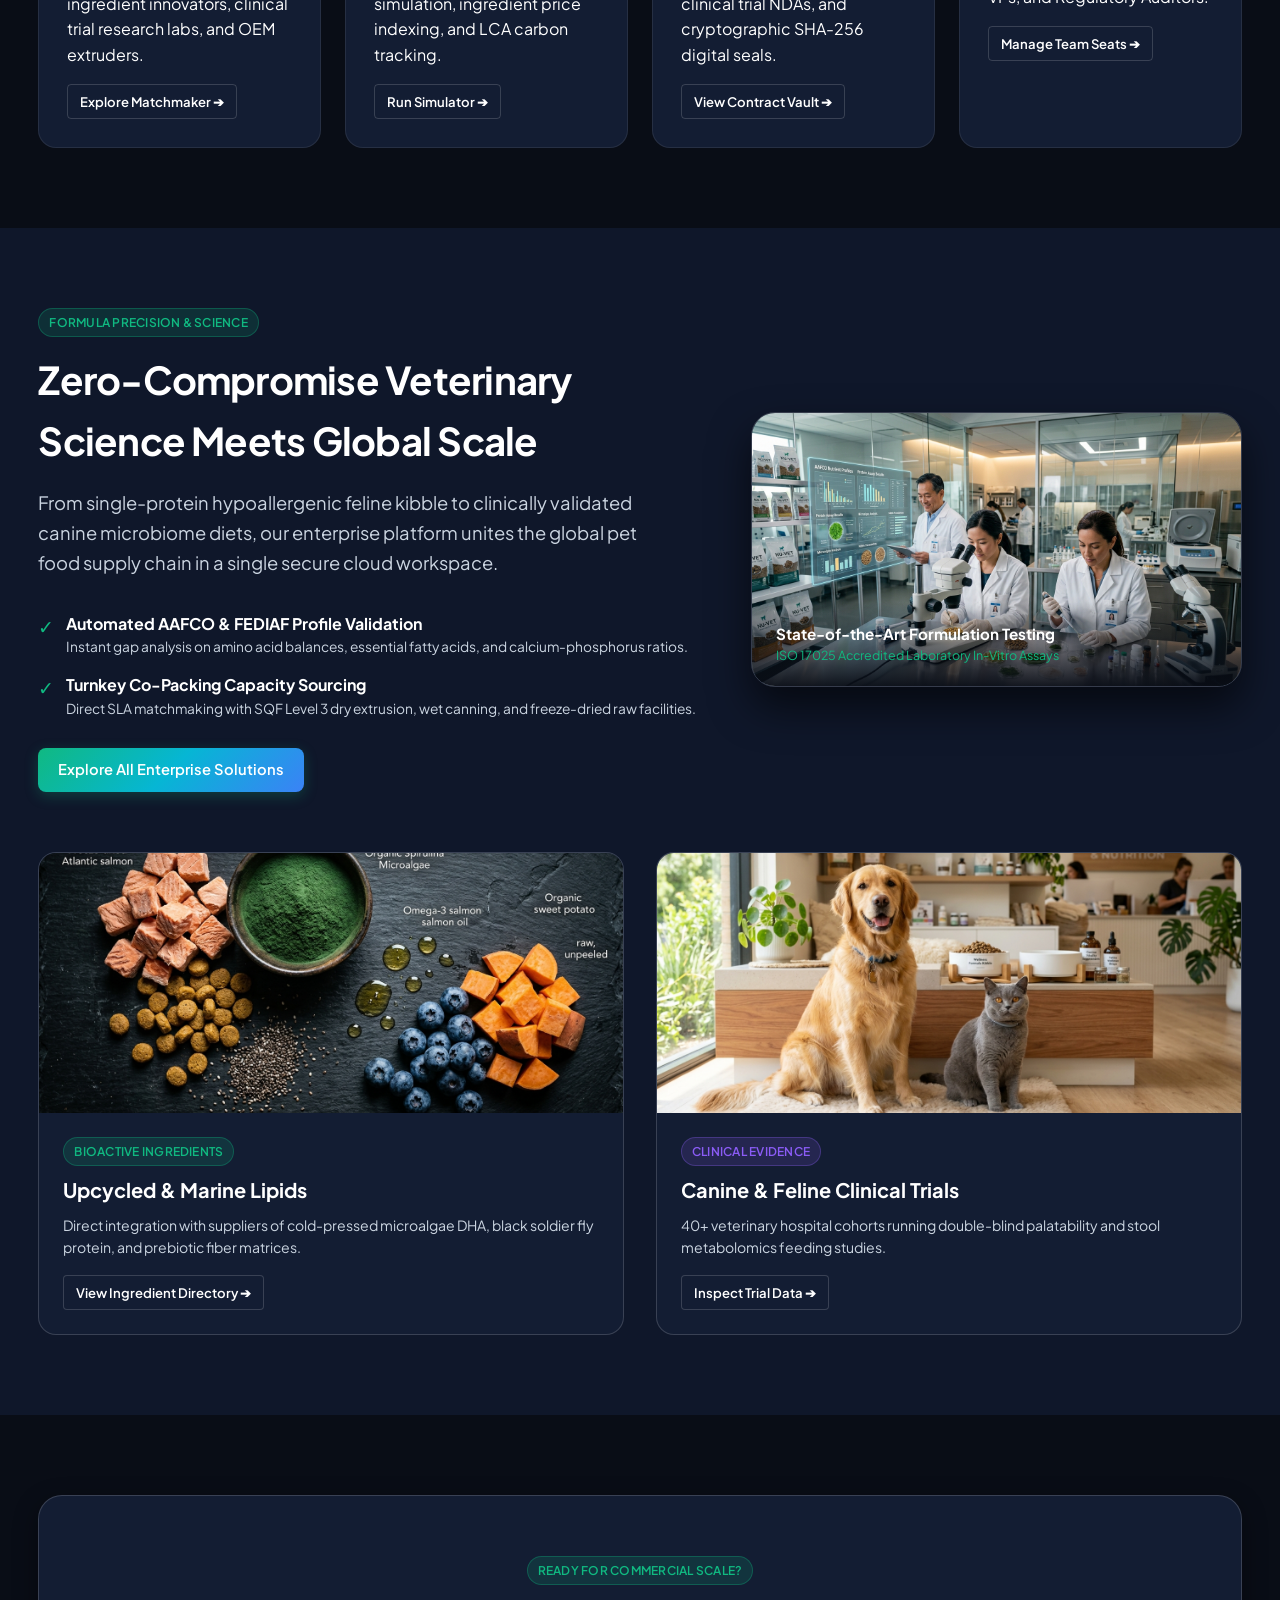
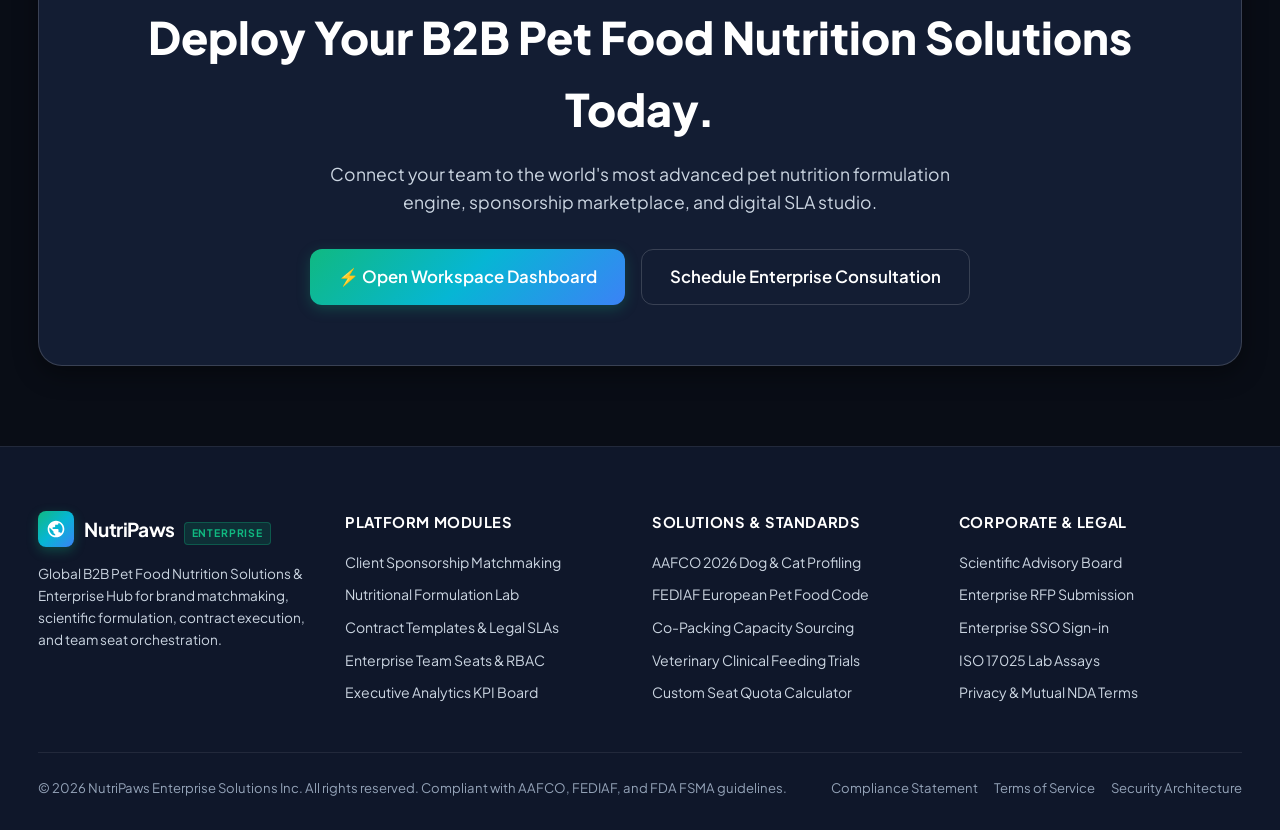
==== commit 0659c701: "m" ====
--- a/index.html
+++ b/index.html
@@ -29,10 +29,10 @@
       <nav class="nav-links" id="site-menu">
         <a class="active" href="index.html">Platform</a>
         <a href="services.html">Solutions</a>
-        <a href="dashboard.html#matchmaking">Matchmaking</a>
         <a href="pricing.html">Pricing</a>
         <a href="about.html">Scientific Board</a>
         <a href="contact.html">Enterprise RFP</a>
+        <a href="dashboard.html">Dashboard</a>
         <div class="nav-actions">
           <button class="icon-btn" data-theme-toggle title="Dark/Light Mode">🌙</button>
           <a class="btn btn-outline" href="login.html">Enterprise SSO</a>
@@ -112,8 +112,8 @@
               </div>
             </div>
 
-            <div style="display: flex; gap: 10px;">
-              <a class="btn btn-primary btn-sm" style="flex: 1;" href="dashboard.html#formulation">
+            <div style="display: flex; gap: 10px; flex-wrap: wrap;">
+              <a class="btn btn-primary btn-sm" style="flex: 1; min-width: 140px;" href="dashboard.html#formulation">
                 Test Formulation Simulator ➔
               </a>
               <a class="btn btn-outline btn-sm" href="dashboard.html#contracts">
@@ -294,7 +294,7 @@
   </section>
 
   <!-- Enterprise Footer -->
-  <footer style="background: var(--bg-secondary); border-top: 1px solid var(--border-subtle); padding: 64px 0 32px;">
+  <footer class="site-footer" style="background: var(--bg-secondary); border-top: 1px solid var(--border-subtle); padding: 64px 0 32px;">
     <div class="container">
       <div class="grid grid-4" style="margin-bottom: 48px;">
         <div>
--- a/styles.css
+++ b/styles.css
@@ -694,6 +694,7 @@
   gap: 16px;
   position: relative;
   transition: all var(--transition-normal);
+  min-width: 0;
 }
 
 .match-card:hover {
@@ -702,9 +703,6 @@
 }
 
 .match-score-badge {
-  position: absolute;
-  top: 18px;
-  right: 18px;
   background: rgba(16, 185, 129, 0.15);
   border: 1px solid rgba(16, 185, 129, 0.3);
   color: var(--brand-emerald);
@@ -712,34 +710,50 @@
   border-radius: var(--radius-full);
   font-family: 'JetBrains Mono', monospace;
   font-weight: 700;
-  font-size: 0.82rem;
+  font-size: 0.78rem;
+  white-space: nowrap;
+  flex-shrink: 0;
 }
 
 .match-card-header {
   display: flex;
-  gap: 14px;
-  align-items: center;
+  gap: 12px;
+  align-items: flex-start;
+  justify-content: space-between;
+  flex-wrap: wrap;
+  min-width: 0;
+}
+
+.match-header-left {
+  display: flex;
+  gap: 12px;
+  align-items: center;
+  min-width: 0;
+  flex: 1 1 200px;
 }
 
 .match-avatar {
-  width: 48px;
-  height: 48px;
+  width: 44px;
+  height: 44px;
   border-radius: var(--radius-sm);
   background: var(--bg-subtle);
   border: 1px solid var(--border-subtle);
   display: grid;
   place-items: center;
-  font-size: 1.5rem;
+  font-size: 1.4rem;
+  flex-shrink: 0;
 }
 
 .match-company {
-  font-size: 1.05rem;
+  font-size: 1.02rem;
   font-weight: 700;
+  word-break: break-word;
 }
 
 .match-meta {
-  font-size: 0.82rem;
+  font-size: 0.8rem;
   color: var(--text-muted);
+  word-break: break-word;
 }
 
 .match-tags {
@@ -921,33 +935,72 @@
 }
 
 .app-topbar {
-  height: var(--header-height);
+  min-height: var(--header-height);
+  height: auto;
   border-bottom: 1px solid var(--border-subtle);
-  padding: 0 32px;
+  padding: 10px 24px;
   display: flex;
   align-items: center;
   justify-content: space-between;
   background: var(--bg-glass);
   backdrop-filter: blur(12px);
+  -webkit-backdrop-filter: blur(12px);
   position: sticky;
   top: 0;
   z-index: 80;
+  gap: 12px;
+  flex-wrap: wrap;
+}
+
+.topbar-left {
+  display: flex;
+  align-items: center;
+  gap: 12px;
+  min-width: 0;
+  flex: 1 1 auto;
+}
+
+.topbar-title-area {
+  min-width: 0;
 }
 
 .topbar-title-area h1 {
-  font-size: 1.35rem;
+  font-size: 1.25rem;
   font-weight: 700;
+  white-space: nowrap;
+  overflow: hidden;
+  text-overflow: ellipsis;
 }
 
 .topbar-title-area p {
-  font-size: 0.82rem;
+  font-size: 0.8rem;
   color: var(--text-muted);
+  white-space: nowrap;
+  overflow: hidden;
+  text-overflow: ellipsis;
 }
 
 .topbar-actions {
   display: flex;
   align-items: center;
-  gap: 12px;
+  gap: 8px;
+  flex-shrink: 0;
+  flex-wrap: wrap;
+}
+
+.topbar-engine-badge {
+  background: rgba(16, 185, 129, 0.12);
+  border: 1px solid rgba(16, 185, 129, 0.25);
+  padding: 5px 10px;
+  border-radius: var(--radius-full);
+  font-size: 0.78rem;
+  color: var(--brand-emerald);
+  font-weight: 600;
+  display: flex;
+  align-items: center;
+  gap: 6px;
+  white-space: nowrap;
+  flex-shrink: 0;
 }
 
 .app-content {
@@ -1452,6 +1505,145 @@
   to { opacity: 1; transform: translateX(0); }
 }
 
+/* Pricing Tier Cards Alignment */
+.pricing-grid {
+  display: grid;
+  grid-template-columns: repeat(3, 1fr);
+  gap: 24px;
+  align-items: stretch;
+}
+
+.pricing-card {
+  display: flex !important;
+  flex-direction: column !important;
+  height: 100% !important;
+}
+
+.pricing-card > ul {
+  flex-grow: 1;
+  margin-bottom: 24px;
+}
+
+.pricing-card > .btn,
+.pricing-action-btn {
+  margin-top: auto !important;
+}
+
+.pricing-calc-card {
+  max-width: 900px;
+  margin: 0 auto 60px;
+  padding: 36px;
+  background: var(--bg-card);
+  border-color: var(--border-medium);
+}
+
+/* Enterprise RFP Form */
+.rfp-card {
+  max-width: 800px;
+  margin: 0 auto;
+  padding: 36px;
+  border-color: var(--border-medium);
+}
+
+.rfp-submit-btn,
+.calc-quote-btn {
+  white-space: normal !important;
+  line-height: 1.35 !important;
+  text-align: center !important;
+  word-break: break-word !important;
+}
+
+/* Social Authentication */
+.auth-divider {
+  display: flex;
+  align-items: center;
+  text-align: center;
+  margin: 22px 0;
+  color: var(--text-muted);
+  font-size: 0.74rem;
+  letter-spacing: 0.08em;
+  font-weight: 700;
+  text-transform: uppercase;
+}
+
+.auth-divider::before,
+.auth-divider::after {
+  content: '';
+  flex: 1;
+  border-bottom: 1px solid var(--border-subtle);
+}
+
+.auth-divider span {
+  padding: 0 12px;
+}
+
+.social-auth-grid {
+  display: grid;
+  grid-template-columns: repeat(2, 1fr);
+  gap: 10px;
+  margin-bottom: 22px;
+}
+
+.social-auth-btn {
+  display: inline-flex;
+  align-items: center;
+  justify-content: center;
+  gap: 8px;
+  padding: 10px 12px;
+  background: var(--bg-subtle);
+  border: 1px solid var(--border-medium);
+  border-radius: var(--radius-sm);
+  color: var(--text-primary);
+  font-size: 0.84rem;
+  font-weight: 600;
+  cursor: pointer;
+  transition: all var(--transition-fast);
+  white-space: nowrap;
+}
+
+.social-auth-btn:hover {
+  background: var(--bg-card-hover);
+  border-color: var(--border-focus);
+  transform: translateY(-1px);
+}
+
+.social-auth-btn svg {
+  width: 18px;
+  height: 18px;
+  flex-shrink: 0;
+}
+
+.auth-footer-social {
+  display: flex;
+  justify-content: center;
+  align-items: center;
+  gap: 14px;
+  margin-top: 24px;
+}
+
+.auth-footer-social a {
+  display: grid;
+  place-items: center;
+  width: 36px;
+  height: 36px;
+  border-radius: var(--radius-full);
+  background: var(--bg-subtle);
+  border: 1px solid var(--border-subtle);
+  color: var(--text-muted);
+  transition: all var(--transition-fast);
+}
+
+.auth-footer-social a:hover {
+  color: var(--text-primary);
+  border-color: var(--border-medium);
+  background: var(--bg-card-hover);
+}
+
+.auth-footer-social a svg {
+  width: 17px;
+  height: 17px;
+}
+
 /* Responsive Rules */
 @media (max-width: 1180px) {
   .nav-links {
@@ -1478,9 +1670,33 @@
   .contract-viewer {
     grid-template-columns: 1fr;
   }
+  .pricing-grid {
+    grid-template-columns: repeat(3, 1fr);
+    align-items: stretch;
+    gap: 16px;
+  }
+  .pricing-card {
+    display: flex !important;
+    flex-direction: column !important;
+    height: 100% !important;
+  }
+  .pricing-card > .btn,
+  .pricing-action-btn {
+    margin-top: auto !important;
+  }
 }
 
 @media (max-width: 768px) {
+  .grid-4 {
+    grid-template-columns: 1fr !important;
+  }
+  .site-footer .grid-4 {
+    grid-template-columns: 1fr !important;
+    gap: 28px !important;
+  }
+  .pricing-grid {
+    grid-template-columns: 1fr;
+  }
   .metrics-grid {
     grid-template-columns: 1fr;
   }
@@ -1499,9 +1715,135 @@
   }
   .app-content {
     padding: 16px;
+    min-width: 0;
   }
   .app-topbar {
-    padding: 0 16px;
+    padding: 8px 14px;
+    gap: 8px;
+  }
+  .topbar-title-area h1 {
+    font-size: 1.08rem;
+  }
+  .topbar-title-area p {
+    display: none;
+  }
+  .filter-bar {
+    padding: 12px;
+  }
+  .filter-group {
+    flex-direction: column;
+    align-items: stretch;
+    width: 100%;
+    gap: 8px;
+  }
+  .input-search,
+  .select-custom {
+    width: 100%;
+    min-width: 0;
+    max-width: 100%;
+    box-sizing: border-box;
+  }
+  .sim-panel {
+    padding: 16px 14px;
+  }
+  .contract-sidebar {
+    padding: 16px;
+  }
+  .contract-doc {
+    padding: 18px 16px;
+  }
+  .doc-title {
+    font-size: 1.2rem;
+    word-break: break-word;
+  }
+  .doc-signature-block {
+    grid-template-columns: 1fr;
+    gap: 14px;
+    margin-top: 24px;
+    padding-top: 16px;
+  }
+  .seat-quota-bar {
+    padding: 14px;
+  }
+}
+
+@media (max-width: 600px) {
+  .topbar-engine-badge {
+    display: none !important;
+  }
+  .pricing-calc-card {
+    padding: 20px 14px !important;
+    margin-bottom: 36px !important;
+  }
+  .rfp-card {
+    padding: 20px 14px !important;
+  }
+  .rfp-submit-btn {
+    padding: 12px 14px !important;
+    font-size: 0.92rem !important;
+  }
+  .calc-quote-btn {
+    padding: 12px 14px !important;
+    font-size: 0.92rem !important;
+  }
+  .social-auth-grid {
+    grid-template-columns: 1fr;
+  }
+}
+
+@media (max-width: 480px) {
+  .hero {
+    padding: 48px 0 40px;
+  }
+  .hero-title {
+    font-size: clamp(1.75rem, 8vw, 2.5rem);
+  }
+  .hero-actions {
+    flex-direction: column;
+    width: 100%;
+    gap: 10px;
+  }
+  .hero-actions .btn {
+    width: 100%;
+    white-space: normal;
+    text-align: center;
+    justify-content: center;
+    padding: 12px 16px;
+  }
+  .hero-stats-strip {
+    grid-template-columns: 1fr;
+    gap: 14px;
+    text-align: center;
+  }
+  .hero-widget-card {
+    padding: 16px;
+  }
+  .hero-widget-card .grid-2 {
+    grid-template-columns: 1fr;
+    gap: 8px;
+  }
+  .hero-widget-card div[style*="display: flex; gap: 10px"] {
+    flex-direction: column;
+  }
+  .hero-widget-card div[style*="display: flex; gap: 10px"] .btn {
+    width: 100%;
+    white-space: normal;
+    text-align: center;
+  }
+  .trust-strip {
+    padding: 20px 0;
+  }
+  .trust-badges {
+    gap: 10px;
+  }
+  .trust-item {
+    width: 100%;
+    justify-content: center;
+    font-size: 0.8rem;
+    padding: 6px 10px;
+  }
+  .card {
+    padding: 20px 14px;
   }
 }
 
